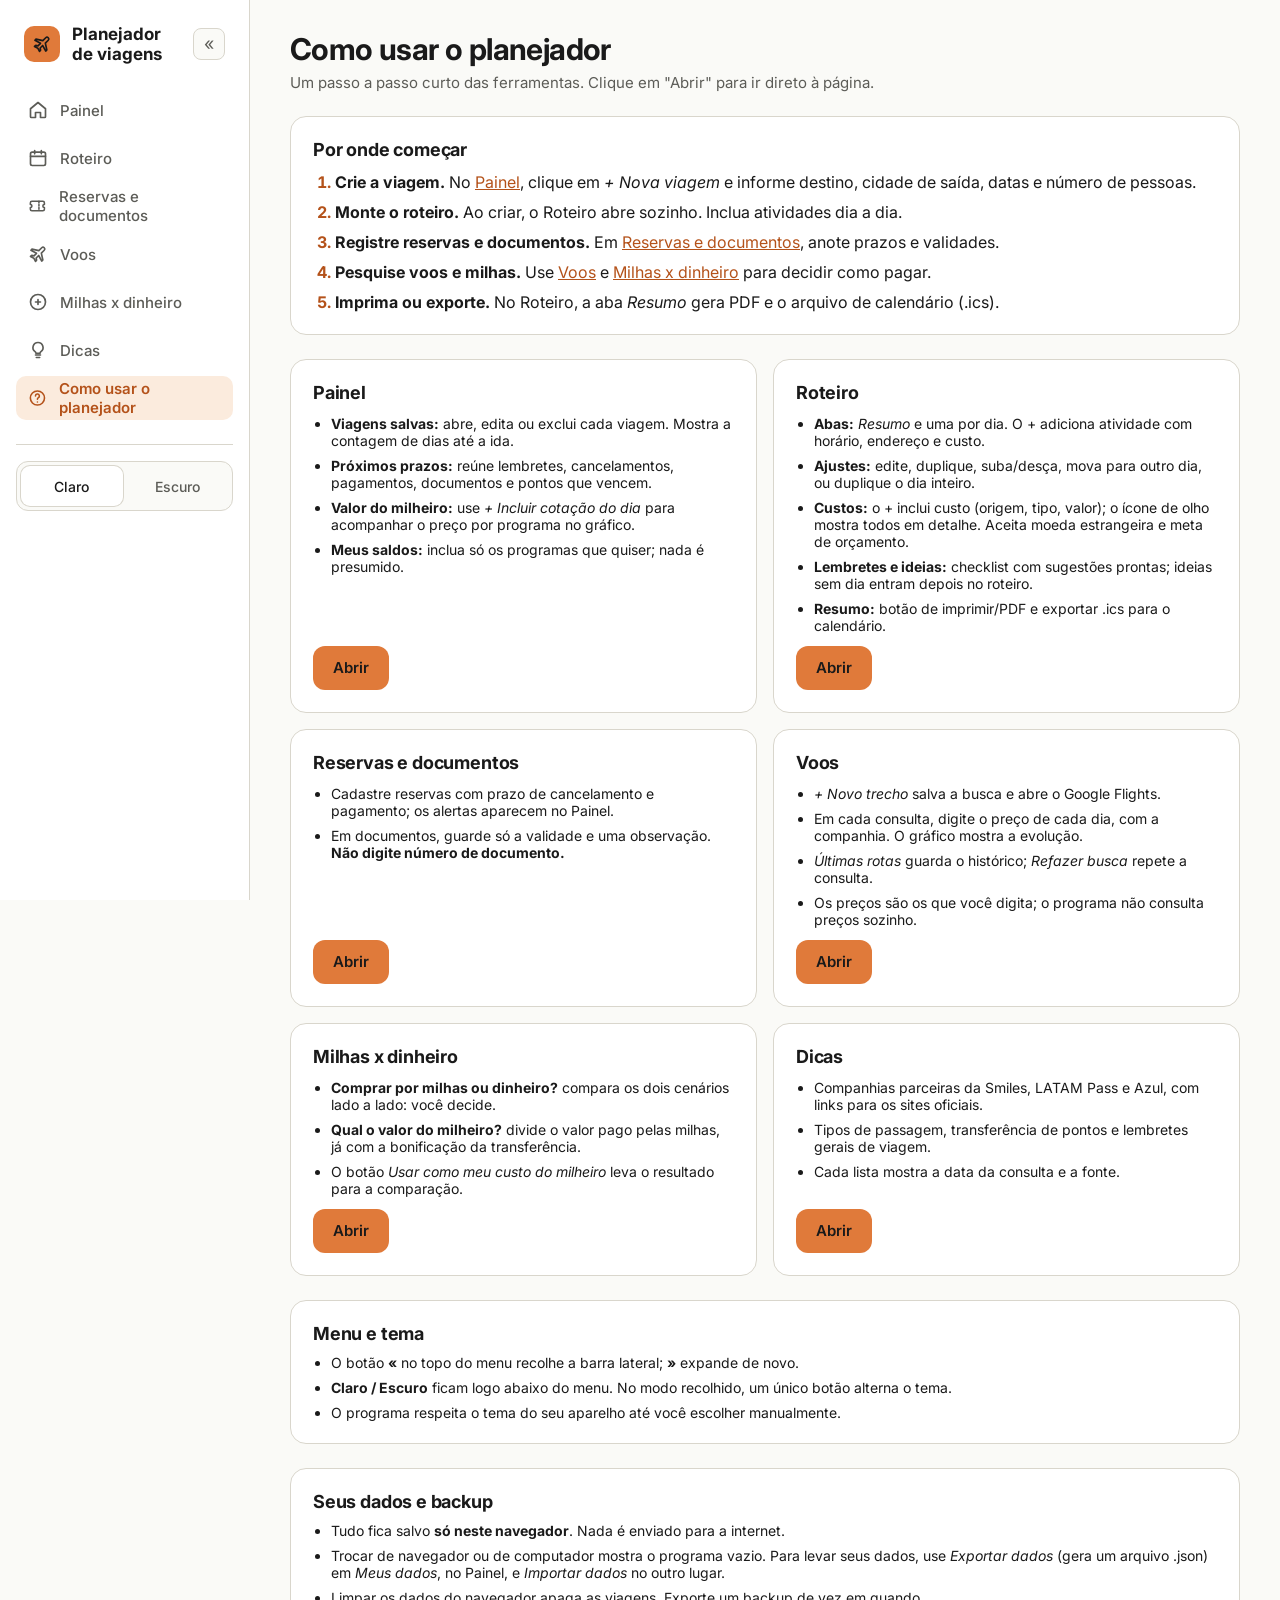
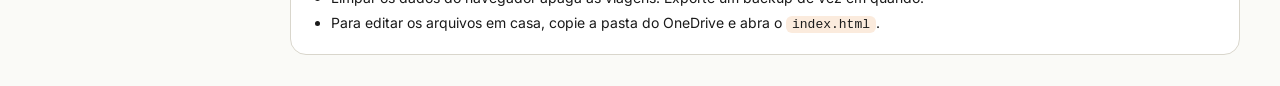
==== como-usar.html @ 1669e888 "Nova página Como usar o planejador Co-Authored-By: Claude Sonnet 5.5 <noreply@anthropic.com> Claude-" ====
<!doctype html>
<html lang="pt-BR">
<head>
<meta charset="utf-8">
<meta name="viewport" content="width=device-width, initial-scale=1">
<title>Como usar o planejador — Planejador de viagens</title>
<link rel="preconnect" href="https://fonts.googleapis.com">
<link href="https://fonts.googleapis.com/css2?family=Inter:wght@400;500;600;700&display=swap" rel="stylesheet">
<link rel="stylesheet" href="css/estilo.css">
</head>
<body data-pagina="como-usar">
<div class="app">
  <aside class="side" id="lateral"></aside>
  <main class="main">
    <div>
      <h1>Como usar o planejador</h1>
      <p class="sub">Um passo a passo curto das ferramentas. Clique em "Abrir" para ir direto à página.</p>
    </div>

    <section class="card">
      <h2>Por onde começar</h2>
      <ol class="guia-passos">
        <li><strong>Crie a viagem.</strong> No <a href="index.html">Painel</a>, clique em <em>+ Nova viagem</em> e informe destino, cidade de saída, datas e número de pessoas.</li>
        <li><strong>Monte o roteiro.</strong> Ao criar, o Roteiro abre sozinho. Inclua atividades dia a dia.</li>
        <li><strong>Registre reservas e documentos.</strong> Em <a href="reservas.html">Reservas e documentos</a>, anote prazos e validades.</li>
        <li><strong>Pesquise voos e milhas.</strong> Use <a href="voos.html">Voos</a> e <a href="milhas.html">Milhas x dinheiro</a> para decidir como pagar.</li>
        <li><strong>Imprima ou exporte.</strong> No Roteiro, a aba <em>Resumo</em> gera PDF e o arquivo de calendário (.ics).</li>
      </ol>
    </section>

    <div class="guia-grade">
      <section class="card guia-card">
        <h2>Painel</h2>
        <ul>
          <li><strong>Viagens salvas:</strong> abre, edita ou exclui cada viagem. Mostra a contagem de dias até a ida.</li>
          <li><strong>Próximos prazos:</strong> reúne lembretes, cancelamentos, pagamentos, documentos e pontos que vencem.</li>
          <li><strong>Valor do milheiro:</strong> use <em>+ Incluir cotação do dia</em> para acompanhar o preço por programa no gráfico.</li>
          <li><strong>Meus saldos:</strong> inclua só os programas que quiser; nada é presumido.</li>
        </ul>
        <a class="btn" href="index.html">Abrir</a>
      </section>

      <section class="card guia-card">
        <h2>Roteiro</h2>
        <ul>
          <li><strong>Abas:</strong> <em>Resumo</em> e uma por dia. O + adiciona atividade com horário, endereço e custo.</li>
          <li><strong>Ajustes:</strong> edite, duplique, suba/desça, mova para outro dia, ou duplique o dia inteiro.</li>
          <li><strong>Custos:</strong> o + inclui custo (origem, tipo, valor); o ícone de olho mostra todos em detalhe. Aceita moeda estrangeira e meta de orçamento.</li>
          <li><strong>Lembretes e ideias:</strong> checklist com sugestões prontas; ideias sem dia entram depois no roteiro.</li>
          <li><strong>Resumo:</strong> botão de imprimir/PDF e exportar .ics para o calendário.</li>
        </ul>
        <a class="btn" href="roteiro.html">Abrir</a>
      </section>

      <section class="card guia-card">
        <h2>Reservas e documentos</h2>
        <ul>
          <li>Cadastre reservas com prazo de cancelamento e pagamento; os alertas aparecem no Painel.</li>
          <li>Em documentos, guarde só a validade e uma observação. <strong>Não digite número de documento.</strong></li>
        </ul>
        <a class="btn" href="reservas.html">Abrir</a>
      </section>

      <section class="card guia-card">
        <h2>Voos</h2>
        <ul>
          <li><em>+ Novo trecho</em> salva a busca e abre o Google Flights.</li>
          <li>Em cada consulta, digite o preço de cada dia, com a companhia. O gráfico mostra a evolução.</li>
          <li><em>Últimas rotas</em> guarda o histórico; <em>Refazer busca</em> repete a consulta.</li>
          <li>Os preços são os que você digita; o programa não consulta preços sozinho.</li>
        </ul>
        <a class="btn" href="voos.html">Abrir</a>
      </section>

      <section class="card guia-card">
        <h2>Milhas x dinheiro</h2>
        <ul>
          <li><strong>Comprar por milhas ou dinheiro?</strong> compara os dois cenários lado a lado: você decide.</li>
          <li><strong>Qual o valor do milheiro?</strong> divide o valor pago pelas milhas, já com a bonificação da transferência.</li>
          <li>O botão <em>Usar como meu custo do milheiro</em> leva o resultado para a comparação.</li>
        </ul>
        <a class="btn" href="milhas.html">Abrir</a>
      </section>

      <section class="card guia-card">
        <h2>Dicas</h2>
        <ul>
          <li>Companhias parceiras da Smiles, LATAM Pass e Azul, com links para os sites oficiais.</li>
          <li>Tipos de passagem, transferência de pontos e lembretes gerais de viagem.</li>
          <li>Cada lista mostra a data da consulta e a fonte.</li>
        </ul>
        <a class="btn" href="dicas.html">Abrir</a>
      </section>
    </div>

    <section class="card">
      <h2>Menu e tema</h2>
      <ul class="guia-lista">
        <li>O botão <strong>«</strong> no topo do menu recolhe a barra lateral; <strong>»</strong> expande de novo.</li>
        <li><strong>Claro / Escuro</strong> ficam logo abaixo do menu. No modo recolhido, um único botão alterna o tema.</li>
        <li>O programa respeita o tema do seu aparelho até você escolher manualmente.</li>
      </ul>
    </section>

    <section class="card">
      <h2>Seus dados e backup</h2>
      <ul class="guia-lista">
        <li>Tudo fica salvo <strong>só neste navegador</strong>. Nada é enviado para a internet.</li>
        <li>Trocar de navegador ou de computador mostra o programa vazio. Para levar seus dados, use <em>Exportar dados</em> (gera um arquivo .json) em <em>Meus dados</em>, no Painel, e <em>Importar dados</em> no outro lugar.</li>
        <li>Limpar os dados do navegador apaga as viagens. Exporte um backup de vez em quando.</li>
        <li>Para editar os arquivos em casa, copie a pasta do OneDrive e abra o <code>index.html</code>.</li>
      </ul>
    </section>
  </main>
</div>
<script src="js/app.js"></script>
</body>
</html>
---- css/estilo.css ----
/* Planejador de viagens — estilo compartilhado (tema claro/escuro) */
:root {
  --bg: #FAFAF7;
  --surface: #FFFFFF;
  --border: #D9D6CC;
  --fg: #1A1A1A;
  --muted: #5C5C57;
  --accent: #E07A3A;
  --accent-text: #B4521A;
  --soft: #FBEBDD;
  --on-accent: #1A1A1A;
  --alerta: #B3261E;
  --aviso: #8A5A00;
  --ok: #2E6B34;
}
@media (prefers-color-scheme: dark) {
  :root:not([data-tema="claro"]) {
    --bg: #0A0A0A; --surface: #151515; --border: #2A2A2A; --fg: #F5F5F5;
    --muted: #A3A3A3; --accent-text: #E8895A; --soft: #2A1A10;
    --alerta: #FF8A80; --aviso: #E0B25A; --ok: #7CCB84;
  }
}
:root[data-tema="escuro"] {
  --bg: #0A0A0A; --surface: #151515; --border: #2A2A2A; --fg: #F5F5F5;
  --muted: #A3A3A3; --accent-text: #E8895A; --soft: #2A1A10;
  --alerta: #FF8A80; --aviso: #E0B25A; --ok: #7CCB84;
}

* { box-sizing: border-box; }
body { margin: 0; font-family: Inter, system-ui, -apple-system, "Segoe UI", sans-serif; background: var(--bg); color: var(--fg); }
a { color: var(--accent-text); }
:focus-visible { outline: 2px solid var(--accent); outline-offset: 2px; }

.app { display: flex; flex-wrap: wrap; min-height: 100vh; }
.side { flex: 0 0 250px; background: var(--surface); border-right: 1px solid var(--border); padding: 24px 16px; display: flex; flex-direction: column; gap: 24px; }
.main { flex: 999 1 560px; min-width: 0; padding: 32px 40px; display: flex; flex-direction: column; gap: 24px; }
@media (max-width: 640px) { .main { padding: 24px 16px; } .side { flex-basis: 100%; border-right: 0; border-bottom: 1px solid var(--border); } }

.brand { display: flex; align-items: center; gap: 12px; font-weight: 700; font-size: 17px; padding: 0 8px; }
.mark { width: 36px; height: 36px; border-radius: 10px; background: var(--accent); color: var(--on-accent); display: flex; align-items: center; justify-content: center; }
.nav { display: flex; flex-direction: column; gap: 4px; }
.nav a { display: flex; align-items: center; gap: 12px; min-height: 44px; padding: 0 12px; border-radius: 10px; color: var(--muted); text-decoration: none; font-size: 15px; font-weight: 500; }
.nav a:hover { color: var(--fg); background: var(--soft); }
.nav a.on { background: var(--soft); color: var(--accent-text); font-weight: 600; }
.theme { display: flex; gap: 4px; padding: 4px; border: 1px solid var(--border); border-radius: 12px; background: var(--bg); }
.theme button { flex: 1; min-height: 40px; border: 0; border-radius: 9px; background: transparent; color: var(--muted); font-family: inherit; font-weight: 500; font-size: 14px; cursor: pointer; }
.theme button.on { background: var(--surface); color: var(--fg); box-shadow: 0 0 0 1px var(--border); }

h1 { margin: 0; font-size: 30px; line-height: 1.15; letter-spacing: -0.02em; }
h2 { margin: 0; font-size: 18px; letter-spacing: -0.01em; }
.sub { margin: 6px 0 0; color: var(--muted); font-size: 15px; }
.muted { color: var(--muted); font-size: 14px; }
.head { display: flex; flex-wrap: wrap; gap: 16px; align-items: flex-start; justify-content: space-between; }

.btn { display: inline-flex; align-items: center; justify-content: center; gap: 8px; min-height: 44px; padding: 0 20px; border: 0; border-radius: 12px; background: var(--accent); color: var(--on-accent); font-family: inherit; font-weight: 600; font-size: 15px; cursor: pointer; text-decoration: none; }
.btn.sec { background: var(--soft); color: var(--accent-text); }
.btn.link { background: transparent; color: var(--muted); min-height: 36px; padding: 0 10px; font-weight: 500; }
.btn.link:hover { color: var(--fg); }

.card { background: var(--surface); border: 1px solid var(--border); border-radius: 16px; padding: 22px; }
.tag { display: inline-block; padding: 4px 10px; border-radius: 999px; background: var(--soft); color: var(--accent-text); font-size: 12px; font-weight: 600; }
.cols { display: flex; flex-wrap: wrap; gap: 20px; align-items: flex-start; }

.field { display: flex; flex-direction: column; gap: 6px; }
.field label { font-size: 14px; font-weight: 600; }
.field input, .field select { min-height: 44px; padding: 0 14px; border: 1px solid var(--border); border-radius: 10px; background: var(--bg); color: var(--fg); font-family: inherit; font-weight: 500; font-size: 16px; width: 100%; }
.hint { font-size: 13px; color: var(--muted); }
.form-grid { display: grid; grid-template-columns: repeat(auto-fit, minmax(180px, 1fr)); gap: 14px; }

.row { display: flex; flex-wrap: wrap; gap: 6px 16px; align-items: baseline; justify-content: space-between; padding: 12px 0; border-top: 1px solid var(--border); }
.row.first { border-top: 0; }

.tools { display: grid; grid-template-columns: repeat(auto-fit, minmax(210px, 1fr)); gap: 16px; }
.tool { display: flex; flex-direction: column; gap: 10px; text-decoration: none; color: var(--fg); }
.tool:hover { border-color: var(--accent); }
.ico { width: 40px; height: 40px; border-radius: 10px; background: var(--soft); color: var(--accent-text); display: flex; align-items: center; justify-content: center; }

.big { font-size: 32px; font-weight: 700; letter-spacing: -0.02em; }
.win { border: 2px solid var(--accent); }
.verdict { background: var(--soft); border: 1px solid var(--accent); border-radius: 16px; padding: 20px 22px; display: flex; flex-wrap: wrap; gap: 16px; align-items: center; justify-content: space-between; }
.aviso { border: 1px solid var(--accent); border-radius: 12px; padding: 12px 16px; background: var(--soft); color: var(--fg); font-size: 14px; }

.tabs { display: flex; flex-wrap: wrap; gap: 8px; }
.tabs button { min-height: 44px; padding: 0 18px; border: 1px solid var(--border); border-radius: 12px; background: var(--surface); color: var(--muted); font-family: inherit; font-weight: 600; font-size: 14px; cursor: pointer; }
.tabs button.on { background: var(--accent); border-color: var(--accent); color: var(--on-accent); }
.slot { display: flex; gap: 16px; padding: 16px 0; border-top: 1px solid var(--border); align-items: flex-start; }
.slot.first { border-top: 0; padding-top: 0; }
.time { flex: 0 0 64px; font-weight: 700; font-size: 15px; color: var(--accent-text); }
.slot .body { flex: 1; min-width: 0; display: flex; flex-direction: column; gap: 4px; }
.chip { display: inline-block; align-self: flex-start; padding: 3px 9px; border-radius: 999px; background: var(--soft); color: var(--accent-text); font-size: 12px; font-weight: 600; }
.hidden { display: none !important; }

/* Cores das séries do gráfico (ordem fixa por operadora; validadas para claro e escuro) */
:root {
  --s1: #2a78d6; --s2: #eb6834; --s3: #1baf7a; --s4: #eda100; --s5: #e87ba4; --s6: #008300; --s7: #6250d6;
}
@media (prefers-color-scheme: dark) {
  :root:not([data-tema="claro"]) {
    --s1: #3987e5; --s2: #d95926; --s3: #199e70; --s4: #c98500; --s5: #d55181; --s6: #008300; --s7: #9085e9;
  }
}
:root[data-tema="escuro"] {
  --s1: #3987e5; --s2: #d95926; --s3: #199e70; --s4: #c98500; --s5: #d55181; --s6: #008300; --s7: #9085e9;
}

/* Viagens salvas */
.viagem-item { display: flex; flex-wrap: wrap; gap: 12px 16px; align-items: center; justify-content: space-between; padding: 14px 0; border-top: 1px solid var(--border); }
.viagem-item:first-child { border-top: 0; }
.viagem-info { flex: 1 1 240px; min-width: 0; display: flex; flex-direction: column; gap: 4px; }
.viagem-acoes { display: flex; flex-wrap: wrap; gap: 8px; align-items: center; }
.viagem-acoes select { min-height: 40px; padding: 0 10px; border: 1px solid var(--border); border-radius: 10px; background: var(--bg); color: var(--fg); font-family: inherit; font-size: 14px; font-weight: 600; }
.chip.neutro { background: var(--bg); color: var(--muted); border: 1px solid var(--border); }

/* Gráfico do milheiro */
.grafico { position: relative; }
.grafico svg { width: 100%; height: auto; display: block; }
.legenda { display: flex; flex-wrap: wrap; gap: 8px; margin: 12px 0; }
.legenda button { display: inline-flex; align-items: center; gap: 8px; min-height: 36px; padding: 0 12px; border: 1px solid var(--border); border-radius: 999px; background: var(--surface); color: var(--fg); font-family: inherit; font-size: 13px; font-weight: 600; cursor: pointer; }
.legenda button[aria-pressed="false"] { color: var(--muted); text-decoration: line-through; opacity: .7; }
.legenda i { width: 12px; height: 12px; border-radius: 3px; display: inline-block; }
.dica { position: absolute; pointer-events: none; background: var(--surface); border: 1px solid var(--border); border-radius: 10px; padding: 10px 12px; font-size: 13px; box-shadow: 0 4px 16px rgba(0,0,0,.18); min-width: 160px; z-index: 2; }
.dica div { display: flex; justify-content: space-between; gap: 16px; }
.tabela-rolagem { overflow-x: auto; }
table.tab { width: 100%; border-collapse: collapse; font-size: 14px; }
table.tab th, table.tab td { text-align: right; padding: 8px 10px; border-top: 1px solid var(--border); white-space: nowrap; }
table.tab th:first-child, table.tab td:first-child { text-align: left; }
table.tab th { color: var(--muted); font-weight: 600; border-top: 0; }
details > summary { cursor: pointer; font-weight: 600; min-height: 36px; display: flex; align-items: center; }

/* Pop-up de nova viagem */
dialog { width: min(520px, calc(100vw - 32px)); padding: 24px; border: 1px solid var(--border); border-radius: 16px; background: var(--surface); color: var(--fg); }
dialog::backdrop { background: rgba(0, 0, 0, .55); }

/* Campos compactos (milheiro e saldos) */
input.mini { min-height: 34px; padding: 0 8px; font-family: inherit; font-size: 13px; font-weight: 500; border: 1px solid var(--border); border-radius: 8px; background: var(--bg); color: var(--fg); width: 100%; min-width: 0; }
.mini-grid { display: grid; grid-template-columns: repeat(auto-fit, minmax(104px, 1fr)); gap: 10px; }
.mini-campo label { font-size: 12px; font-weight: 600; color: var(--muted); }
.saldo-linha { display: grid; grid-template-columns: minmax(96px, 1fr) 80px 126px; gap: 8px; align-items: center; padding: 6px 0; border-top: 1px solid var(--border); font-size: 13px; }
.saldo-linha strong { white-space: nowrap; }
.saldo-linha.cab { border-top: 0; margin-top: 10px; padding: 0 0 2px; font-size: 12px; font-weight: 600; color: var(--muted); }
.legenda { margin: 8px 0; gap: 6px; }
.legenda button { min-height: 30px; padding: 0 10px; font-size: 12px; }
.grafico svg { max-height: 300px; }

/* Saldos: checklist de programas */
.saldo-item { display: flex; gap: 12px; align-items: center; padding: 10px 0; border-top: 1px solid var(--border); cursor: pointer; }
.saldo-item:first-child { border-top: 0; }
.saldo-item input[type="checkbox"] { width: 20px; height: 20px; accent-color: var(--accent); flex: none; }
.saldo-info { display: flex; flex-wrap: wrap; gap: 2px 10px; align-items: baseline; min-width: 0; }
.saldo-info > .muted { font-size: 13px; }

/* Cor da 8ª série (vermelho) e botão "Consulta rotas" */
:root { --s8: #e34948; }
@media (prefers-color-scheme: dark) { :root:not([data-tema="claro"]) { --s8: #e66767; } }
:root[data-tema="escuro"] { --s8: #e66767; }
.btn.rota { background: transparent; color: var(--accent-text); border: 1.5px solid var(--accent); gap: 8px; }
.btn.rota:hover { background: var(--soft); }
.btn.rota svg { flex: none; }

/* Janela "Refazer busca" (Voos) */
#dlgBusca { width: min(760px, calc(100vw - 32px)); max-height: calc(100vh - 32px); }
dialog .card { border: 0; padding: 0; background: transparent; }

/* Últimas rotas (Voos) */
.rota-box { padding: 16px 0; border-top: 1px solid var(--border); }
.rota-box:first-child { border-top: 0; padding-top: 4px; }
.consulta-dia { background: var(--bg); border: 1px solid var(--border); border-radius: 12px; padding: 10px 14px; margin-top: 8px; }
.consulta-titulo { display: flex; flex-wrap: wrap; gap: 4px 12px; justify-content: space-between; align-items: baseline; padding-bottom: 4px; }
.consulta-linha { display: flex; flex-wrap: wrap; gap: 4px 16px; justify-content: space-between; align-items: baseline; padding: 6px 0; border-top: 1px solid var(--border); font-size: 14px; }

/* Últimas rotas: lista recolhida e fonte menor */
.rota-box { font-size: 13px; }
.rota-box .viagem-info strong { font-size: 15px; }
.rota-box .muted, .rota-box .hint { font-size: 12px; }
.rota-box .btn { min-height: 34px; padding: 0 14px; font-size: 13px; border-radius: 10px; }
.rota-box .btn.link { padding: 0 8px; }
.rota-box .chip { font-size: 11px; padding: 2px 8px; }
.consulta-dia { padding: 8px 12px; }
.consulta-titulo strong { font-size: 13px; }
.consulta-linha { font-size: 13px; padding: 5px 0; }

/* Últimas rotas: tudo em uma linha, ainda menor */
.rota-box { font-size: 12px; padding: 8px 0; }
.rota-linha { display: flex; flex-wrap: wrap; align-items: center; gap: 4px 14px; }
.rota-linha strong { font-size: 13px; }
.rota-linha .muted { font-size: 12px; }
.rota-box .btn { min-height: 28px; padding: 0 10px; font-size: 12px; }
.rota-box .btn.link { padding: 0 6px; }
.rota-seta { display: inline-flex; align-items: center; gap: 6px; background: none; border: 0; padding: 4px 0; font-family: inherit; font-size: 12px; font-weight: 600; color: var(--accent-text); cursor: pointer; }
.rota-seta::before { content: ""; width: 6px; height: 6px; border-right: 2px solid currentColor; border-bottom: 2px solid currentColor; transform: rotate(-45deg); transition: transform .15s; flex: none; }
.rota-seta[aria-expanded="true"]::before { transform: rotate(45deg); }
.rota-lista { margin-top: 4px; }
.consulta-dia { padding: 6px 10px; margin-top: 6px; }
.consulta-titulo strong, .consulta-linha { font-size: 12px; }
.consulta-linha { padding: 4px 0; }

/* Registrar preço em cada dia do voo: tudo em uma linha */
.reg-linha { display: flex; flex-wrap: nowrap; gap: 8px; align-items: center; padding: 8px 0 4px; border-top: 1px solid var(--border); }
.reg-dia { flex: 0 0 auto; font-size: 14px; min-width: 128px; }
.reg-linha input { height: 34px; padding: 0 10px; border: 1px solid var(--border); border-radius: 10px; background: var(--bg); color: var(--fg); font-family: inherit; font-size: 14px; min-width: 0; }
.reg-linha input.cia { flex: 1 1 110px; }
.reg-linha input.preco { flex: 0 1 110px; }
.reg-linha .btn { min-height: 34px; padding: 0 12px; font-size: 13px; flex: none; }

/* Custos lançados no Roteiro */
.custo-item { padding: 10px 0; border-top: 1px solid var(--border); display: flex; flex-direction: column; gap: 4px; font-size: 13px; }
.custo-item:first-child { border-top: 0; padding-top: 0; }
.custo-topo { display: flex; justify-content: space-between; gap: 8px; align-items: baseline; }
.custo-meta { display: flex; flex-wrap: wrap; gap: 8px; align-items: center; }
.custo-acoes { display: flex; gap: 4px; margin-left: -8px; }
.custo-acoes .btn { min-height: 28px; font-size: 12px; padding: 0 8px; }

/* Lembretes do Roteiro */
.lemb-item { padding: 8px 0; border-top: 1px solid var(--border); display: flex; flex-direction: column; gap: 2px; font-size: 13px; }
.lemb-item:first-child { border-top: 0; padding-top: 0; }
.lemb-check { display: flex; gap: 10px; align-items: flex-start; cursor: pointer; }
.lemb-check input { width: 18px; height: 18px; margin: 1px 0 0; accent-color: var(--accent); flex: none; }
.lemb-item.feito .lemb-texto { text-decoration: line-through; color: var(--muted); }
.lemb-item .muted, .lemb-item .custo-acoes { margin-left: 28px; }
.lemb-item .custo-acoes { margin-left: 20px; }
#sugLista .lemb-check { font-size: 14px; }

/* Janela "Custos da viagem" */
#dlgCustos { width: min(780px, calc(100vw - 32px)); max-height: calc(100vh - 32px); }
.custos-resumo { display: grid; grid-template-columns: repeat(auto-fit, minmax(150px, 1fr)); gap: 10px; }
.custos-resumo .kpi { display: flex; flex-direction: column; gap: 2px; padding: 10px 12px; background: var(--bg); border: 1px solid var(--border); border-radius: 12px; font-size: 13px; }
.custos-resumo .kpi strong { font-size: 17px; }
.custos-resumo .kpi.destaque { border-color: var(--accent); }
.custos-resumo .kpi.destaque strong { color: var(--accent-text); }
.custos-grupo { margin-top: 18px; }
.custos-grupo-cab { display: flex; flex-wrap: wrap; align-items: baseline; gap: 4px 12px; padding-bottom: 4px; }
.custos-grupo-cab .custos-sub { margin-left: auto; font-size: 15px; }
#dlgCustos table.tab th, #dlgCustos table.tab td { font-size: 13px; padding: 7px 8px; }
#dlgCustos table.tab td:last-child { white-space: nowrap; }
#dlgCustos table.tab .btn.link { min-height: 28px; padding: 0 6px; font-size: 12px; }
.chip.previsto { background: transparent; border: 1px solid var(--border); color: var(--muted); }
#dlgCustos table.tab { table-layout: fixed; min-width: 560px; }
#dlgCustos table.lanc th:nth-child(2) { width: 96px; }
#dlgCustos table.lanc th:nth-child(3) { width: 96px; }
#dlgCustos table.lanc th:nth-child(4) { width: 110px; }
#dlgCustos table.lanc th:nth-child(5) { width: 130px; }
#dlgCustos table.ativ th:nth-child(n+2) { width: 110px; }
#dlgCustos table.tab td { overflow-wrap: anywhere; }

/* Resumo da viagem */
#resumo { display: flex; flex-direction: column; gap: 20px; }
.resumo-dados { display: grid; grid-template-columns: repeat(auto-fit, minmax(150px, 1fr)); gap: 10px; margin: 10px 0; }
.resumo-dados .kpi, .resumo-sec .kpi { display: flex; flex-direction: column; gap: 2px; padding: 10px 12px; background: var(--bg); border: 1px solid var(--border); border-radius: 12px; font-size: 13px; }
.resumo-dados .kpi strong { font-size: 16px; }
.resumo-dia { padding: 12px 0; border-top: 1px solid var(--border); }
.resumo-dia:first-of-type { border-top: 0; }
.resumo-dia-cab { display: flex; flex-wrap: wrap; align-items: baseline; gap: 4px 12px; margin-bottom: 4px; }
.resumo-dia-cab .btn { margin-left: auto; min-height: 28px; font-size: 12px; }
.resumo-atv { display: flex; gap: 12px; padding: 3px 0; font-size: 14px; }
.resumo-hora { flex: 0 0 44px; color: var(--accent-text); font-weight: 600; font-size: 13px; }
.resumo-corpo { flex: 1; min-width: 0; }
.resumo-lemb { display: flex; gap: 8px; padding: 3px 0; font-size: 14px; }
.resumo-lemb.feito { color: var(--muted); text-decoration: line-through; }
.resumo-caixa { flex: none; }

@media print {
  :root, :root[data-tema="escuro"], :root:not([data-tema="claro"]) {
    --bg: #FFFFFF; --surface: #FFFFFF; --border: #CCCCCC; --fg: #000000; --muted: #444444; --accent-text: #8A3A0E; --soft: #F3F3F3;
  }
  .side, .tabs, .no-print, dialog { display: none !important; }
  .app { display: block; }
  .main { padding: 0; gap: 12px; }
  .card { border-color: #CCCCCC; }
  .resumo-sec { break-inside: auto; }
  .resumo-sec .row.first { break-after: avoid; }
  .resumo-dia, .resumo-dados .kpi { break-inside: avoid; }
}

/* Avião antes do título: só aparece na impressão / PDF */
.aviao-impressao { display: none; }
@media print {
  .cab-roteiro { display: flex; align-items: center; gap: 12px; }
  .aviao-impressao { display: block; flex: none; color: var(--accent-text); }
}

.resumo-dia.vazio { padding: 6px 0; }
.resumo-dia.vazio .resumo-dia-cab { margin-bottom: 0; }

/* Alertas (prazos e validades) */
.t-alerta { color: var(--alerta); font-weight: 600; }
.t-aviso { color: var(--aviso); font-weight: 600; }
.t-ok { color: var(--ok); font-weight: 600; }
.lista-itens { display: flex; flex-direction: column; }
.item-linha { padding: 12px 0; border-top: 1px solid var(--border); display: flex; flex-direction: column; gap: 4px; font-size: 14px; }
.item-linha:first-child { border-top: 0; padding-top: 0; }
.item-topo { display: flex; flex-wrap: wrap; gap: 4px 10px; align-items: center; }
.item-acoes { display: flex; gap: 4px; margin-left: -10px; flex-wrap: wrap; }
.item-acoes .btn { min-height: 30px; font-size: 13px; padding: 0 10px; }

/* Barra de uso da meta de orçamento */
.barra { height: 8px; border-radius: 999px; background: var(--border); overflow: hidden; margin: 8px 0 6px; }
.barra > i { display: block; height: 100%; background: var(--accent); border-radius: 999px; }
.barra > i.quase { background: var(--aviso); }
.barra > i.estourou { background: var(--alerta); }
@media print { .barra { border: 1px solid var(--border); } }

/* Próximos prazos (Painel) */
.prazo-item { display: grid; grid-template-columns: 96px 1fr auto auto; gap: 4px 12px; align-items: center; padding: 8px 0; border-top: 1px solid var(--border); font-size: 14px; }
.prazo-item:first-child { border-top: 0; }
.prazo-data { color: var(--muted); font-size: 13px; }
.prazo-meio { display: flex; flex-wrap: wrap; gap: 4px 8px; align-items: center; min-width: 0; }
.prazo-item .btn { min-height: 28px; font-size: 12px; padding: 0 8px; }
@media (max-width: 640px) { .prazo-item { grid-template-columns: 1fr auto; } .prazo-data { grid-column: 1 / -1; } }

/* Menu lateral: tema logo abaixo do menu, separado por uma linha; recolher/expandir */
.theme-box { border-top: 1px solid var(--border); padding-top: 16px; display: flex; flex-direction: column; gap: 10px; }
.side { align-self: flex-start; min-height: 100vh; }
.brand .nome { flex: 1; min-width: 0; }
.recolher { margin-left: auto; width: 32px; height: 32px; flex: none; border: 1px solid var(--border); border-radius: 8px; background: var(--bg); color: var(--muted); font-family: inherit; font-size: 18px; line-height: 1; cursor: pointer; }
.recolher:hover { color: var(--fg); background: var(--soft); }
.tema-mini { display: none; align-self: center; width: 40px; height: 40px; border: 1px solid var(--border); border-radius: 10px; background: var(--bg); color: var(--muted); cursor: pointer; align-items: center; justify-content: center; }
.tema-mini:hover { color: var(--fg); background: var(--soft); }
.app.recolhido .side { flex-basis: 72px; padding: 24px 10px; }
.app.recolhido .brand { flex-direction: column; padding: 0; gap: 10px; }
.app.recolhido .brand .nome, .app.recolhido .nav .rot, .app.recolhido .theme { display: none; }
.app.recolhido .recolher { margin-left: 0; }
.app.recolhido .nav a { justify-content: center; padding: 0; }
.app.recolhido .tema-mini { display: inline-flex; }
@media (max-width: 640px) { .recolher { display: none; } .app.recolhido .side { flex-basis: 100%; padding: 24px 16px; } .app.recolhido .brand { flex-direction: row; } .app.recolhido .brand .nome, .app.recolhido .nav .rot { display: initial; } .app.recolhido .theme { display: flex; } .app.recolhido .tema-mini { display: none; } .app.recolhido .nav a { justify-content: flex-start; padding: 0 12px; } }

/* Guia de dicas */
.dica-aba { display: flex; flex-direction: column; gap: 20px; }
.dica-grupo h3 { margin: 0 0 10px; font-size: 14px; color: var(--muted); font-weight: 600; }
.dica-grade { display: grid; grid-template-columns: repeat(auto-fill, minmax(220px, 1fr)); gap: 10px; }
.dica-card { display: flex; align-items: center; gap: 12px; padding: 12px 14px; background: var(--surface); border: 1px solid var(--border); border-radius: 14px; color: var(--fg); text-decoration: none; min-height: 64px; transition: border-color .15s, transform .15s; }
.dica-card:hover, .dica-card:focus-visible { border-color: var(--accent); transform: translateY(-2px); }
.dica-mono { flex: none; width: 40px; height: 40px; border-radius: 12px; background: var(--cor, var(--accent)); color: var(--on-accent); display: inline-flex; align-items: center; justify-content: center; font-weight: 700; font-size: 14px; }
.dica-txt { display: flex; flex-direction: column; min-width: 0; font-size: 13px; }
.dica-txt strong { font-size: 14px; overflow-wrap: anywhere; }
.dica-obs { font-size: 11px; color: var(--aviso); }
.dica-seta { margin-left: auto; color: var(--muted); }
.dica-fonte { margin: 8px 0 0; font-size: 12px; }
.dica-item { padding: 10px 0; border-top: 1px solid var(--border); }
.dica-item p { margin: 4px 0 0; }
.dica-item + .dica-grade, .card > .dica-grade { margin-top: 14px; }
@media (min-width: 641px) { .side { position: sticky; top: 0; height: 100vh; overflow-y: auto; } }
@media print { .side { position: static; } }

/* Como usar o planejador */
.guia-passos { margin: 12px 0 0; padding-left: 22px; display: flex; flex-direction: column; gap: 10px; }
.guia-passos li::marker { color: var(--accent-text); font-weight: 700; }
.guia-grade { display: grid; grid-template-columns: repeat(auto-fill, minmax(320px, 1fr)); gap: 16px; }
.guia-card { display: flex; flex-direction: column; gap: 12px; }
.guia-card ul, .guia-lista { margin: 0; padding-left: 18px; display: flex; flex-direction: column; gap: 8px; font-size: 14px; }
.guia-lista { margin-top: 10px; }
.guia-card .btn { align-self: flex-start; margin-top: auto; text-decoration: none; display: inline-flex; align-items: center; }
code { background: var(--soft); padding: 1px 6px; border-radius: 6px; font-size: 13px; }
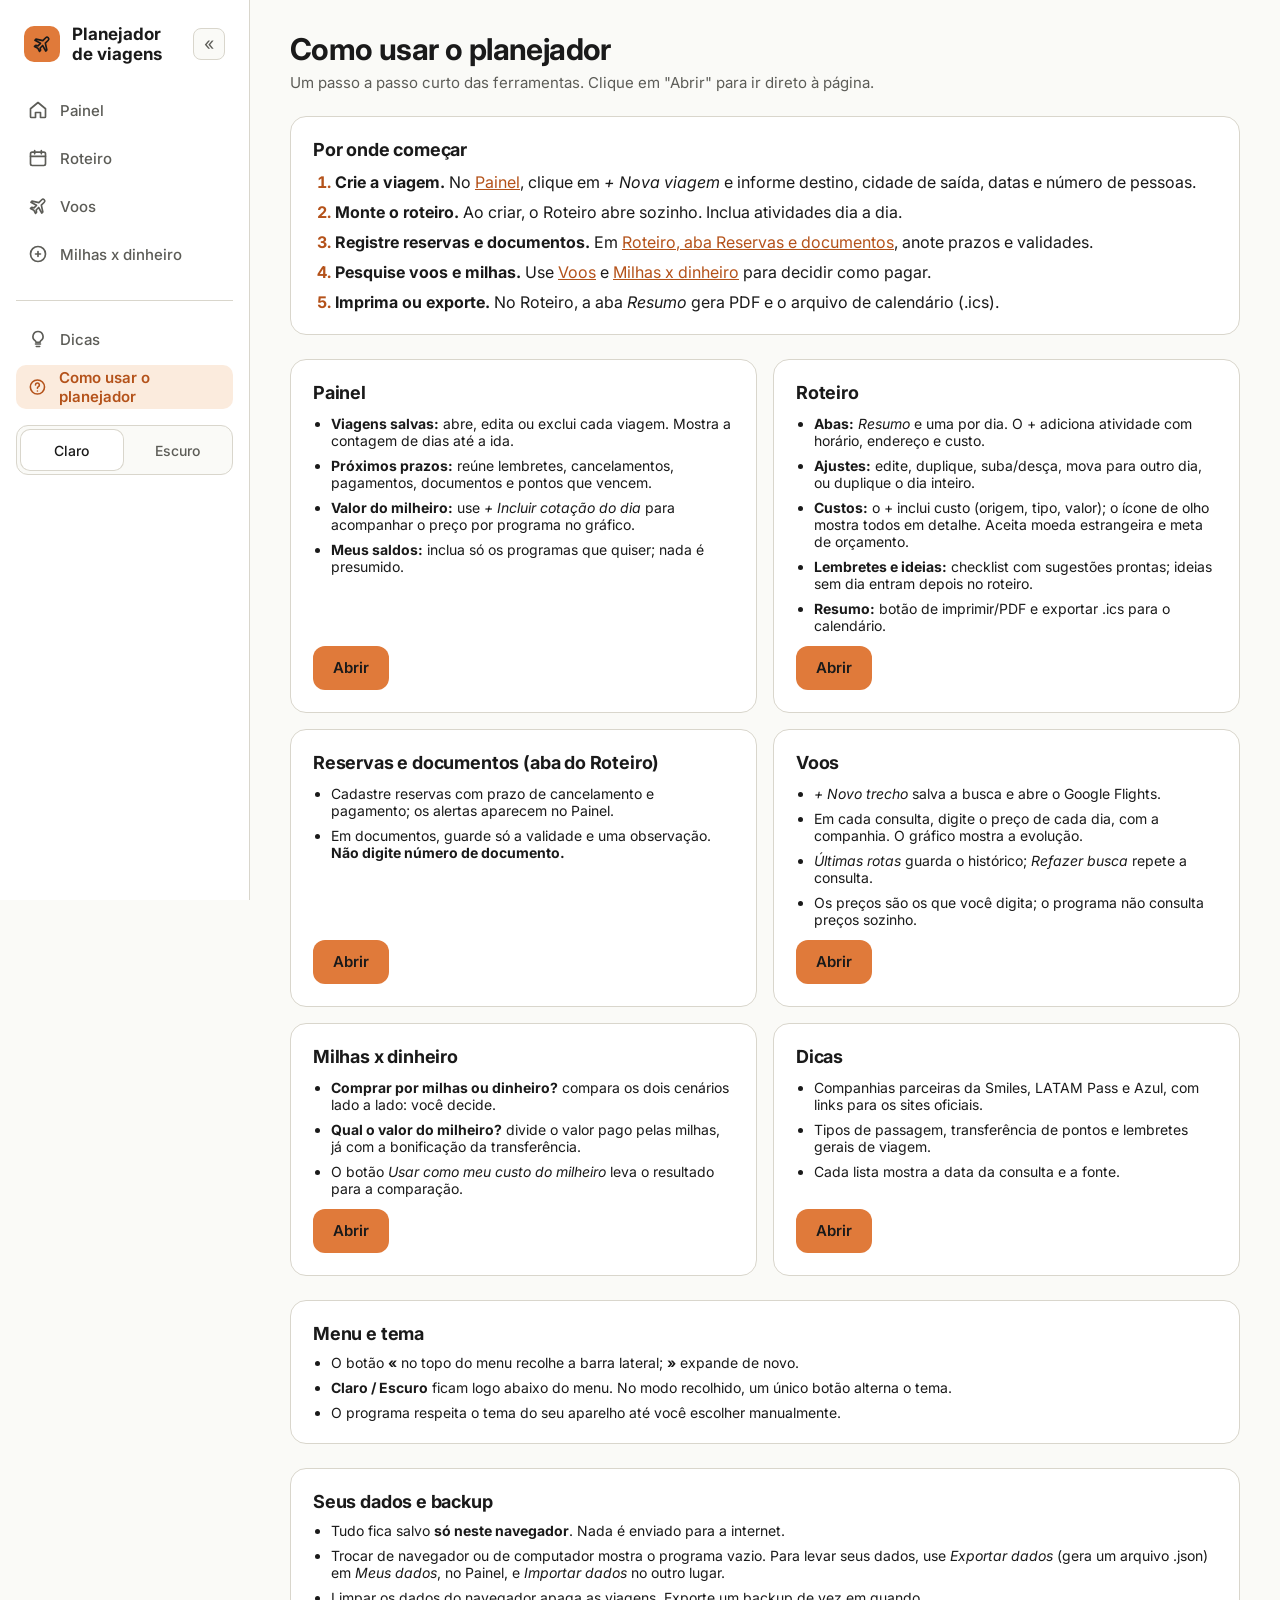
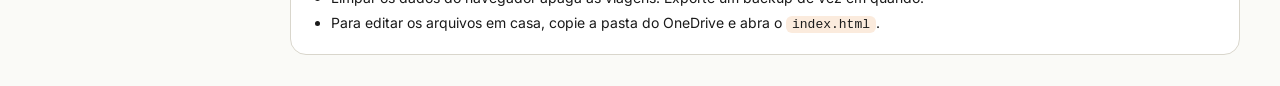
==== commit f8f77673: "Reservas e documentos viram aba do Roteiro; página antiga redireciona Co-Authored-By: Claude Sonnet " ====
--- a/como-usar.html
+++ b/como-usar.html
@@ -22,7 +22,7 @@
       <ol class="guia-passos">
         <li><strong>Crie a viagem.</strong> No <a href="index.html">Painel</a>, clique em <em>+ Nova viagem</em> e informe destino, cidade de saída, datas e número de pessoas.</li>
         <li><strong>Monte o roteiro.</strong> Ao criar, o Roteiro abre sozinho. Inclua atividades dia a dia.</li>
-        <li><strong>Registre reservas e documentos.</strong> Em <a href="reservas.html">Reservas e documentos</a>, anote prazos e validades.</li>
+        <li><strong>Registre reservas e documentos.</strong> Em <a href="roteiro.html#reservas">Roteiro, aba Reservas e documentos</a>, anote prazos e validades.</li>
         <li><strong>Pesquise voos e milhas.</strong> Use <a href="voos.html">Voos</a> e <a href="milhas.html">Milhas x dinheiro</a> para decidir como pagar.</li>
         <li><strong>Imprima ou exporte.</strong> No Roteiro, a aba <em>Resumo</em> gera PDF e o arquivo de calendário (.ics).</li>
       </ol>
@@ -53,12 +53,12 @@
       </section>
 
       <section class="card guia-card">
-        <h2>Reservas e documentos</h2>
+        <h2>Reservas e documentos (aba do Roteiro)</h2>
         <ul>
           <li>Cadastre reservas com prazo de cancelamento e pagamento; os alertas aparecem no Painel.</li>
           <li>Em documentos, guarde só a validade e uma observação. <strong>Não digite número de documento.</strong></li>
         </ul>
-        <a class="btn" href="reservas.html">Abrir</a>
+        <a class="btn" href="roteiro.html#reservas">Abrir</a>
       </section>
 
       <section class="card guia-card">
--- a/css/estilo.css
+++ b/css/estilo.css
@@ -308,7 +308,7 @@
 @media (max-width: 640px) { .prazo-item { grid-template-columns: 1fr auto; } .prazo-data { grid-column: 1 / -1; } }
 
 /* Menu lateral: tema logo abaixo do menu, separado por uma linha; recolher/expandir */
-.theme-box { border-top: 1px solid var(--border); padding-top: 16px; display: flex; flex-direction: column; gap: 10px; }
+.theme-box { border-top: 1px solid var(--border); padding-top: 16px; display: flex; flex-direction: column; gap: 16px; }
 .side { align-self: flex-start; min-height: 100vh; }
 .brand .nome { flex: 1; min-width: 0; }
 .recolher { margin-left: auto; width: 32px; height: 32px; flex: none; border: 1px solid var(--border); border-radius: 8px; background: var(--bg); color: var(--muted); font-family: inherit; font-size: 18px; line-height: 1; cursor: pointer; }
